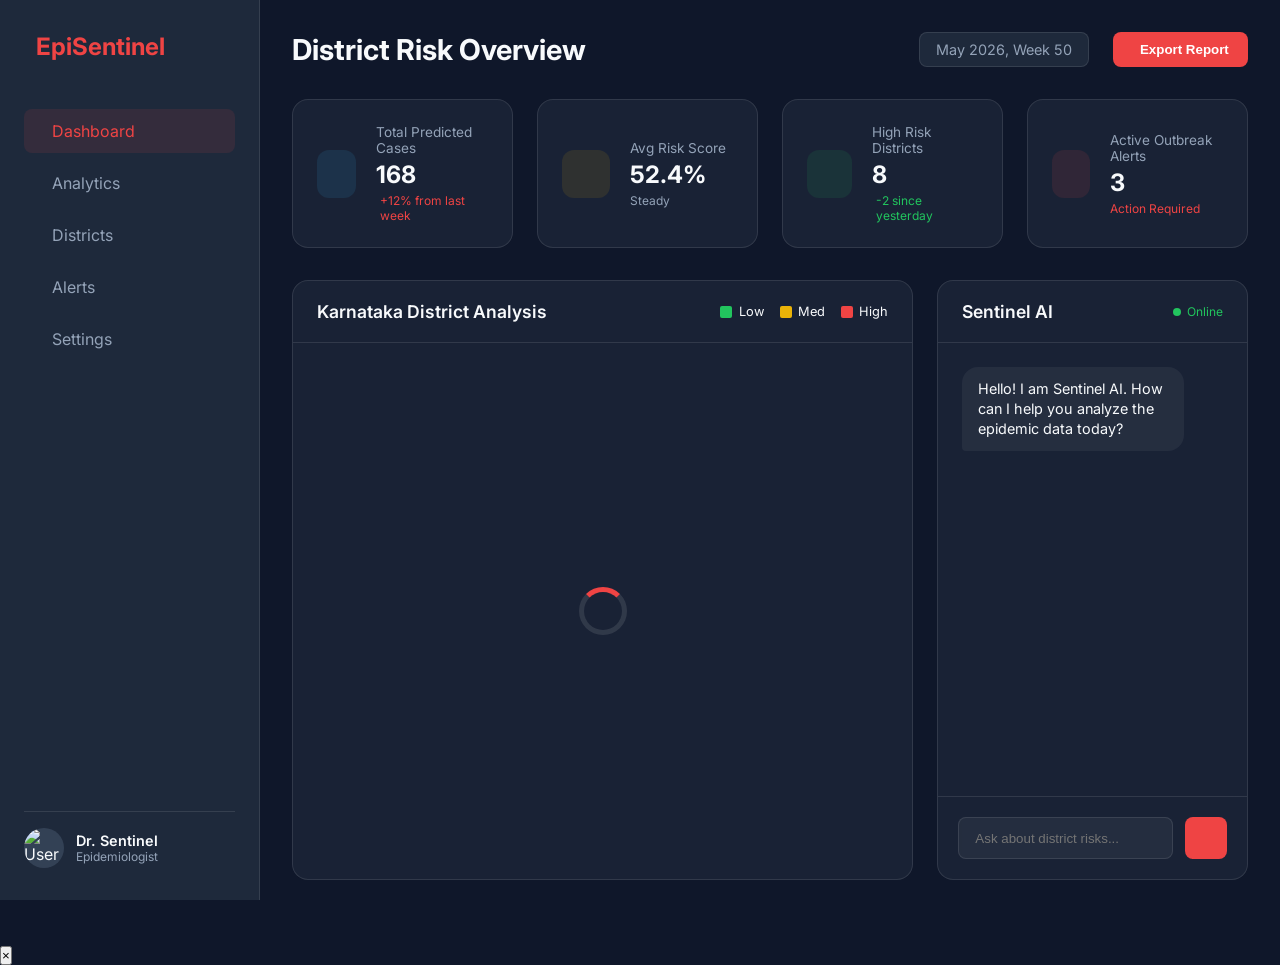
==== dashboard/index.html @ 23b9c30f "basic ui1" ====
<!DOCTYPE html>
<html lang="en">
<head>
    <meta charset="UTF-8">
    <meta name="viewport" content="width=device-width, initial-scale=1.0">
    <title>EpiSentinel | Dashboard</title>
    <link rel="stylesheet" href="style.css">
    <link href="https://fonts.googleapis.com/css2?family=Inter:wght@300;400;500;600;700&display=swap" rel="stylesheet">
    <script src="https://d3js.org/d3.v7.min.js"></script>
    <script src="https://unpkg.com/lucide@latest"></script>
</head>
<body class="dark-theme">
    <div class="app-container">
        <!-- Sidebar -->
        <aside class="sidebar">
            <div class="logo">
                <i data-lucide="shield-check"></i>
                <span>EpiSentinel</span>
            </div>
            <nav>
                <a href="#" class="nav-item active"><i data-lucide="layout-dashboard"></i> Dashboard</a>
                <a href="#" class="nav-item"><i data-lucide="bar-chart-3"></i> Analytics</a>
                <a href="#" class="nav-item"><i data-lucide="map"></i> Districts</a>
                <a href="#" class="nav-item"><i data-lucide="bell"></i> Alerts</a>
                <a href="#" class="nav-item"><i data-lucide="settings"></i> Settings</a>
            </nav>
            <div class="sidebar-footer">
                <div class="user-profile">
                    <img src="https://api.dicebear.com/7.x/avataaars/svg?seed=Sentinel" alt="User">
                    <div class="user-info">
                        <p class="name">Dr. Sentinel</p>
                        <p class="role">Epidemiologist</p>
                    </div>
                </div>
            </div>
        </aside>

        <!-- Main Content -->
        <main class="main-content">
            <header class="top-header">
                <h1>District Risk Overview</h1>
                <div class="header-actions">
                    <span class="date-picker">May 2026, Week 50</span>
                    <button class="btn btn-primary"><i data-lucide="download"></i> Export Report</button>
                </div>
            </header>

            <!-- Stats Row -->
            <section class="stats-grid">
                <div class="stat-card">
                    <div class="stat-icon case-icon"><i data-lucide="activity"></i></div>
                    <div class="stat-info">
                        <p class="label">Total Predicted Cases</p>
                        <h2 id="total-cases">168</h2>
                        <p class="trend up"><i data-lucide="trending-up"></i> +12% from last week</p>
                    </div>
                </div>
                <div class="stat-card">
                    <div class="stat-icon risk-icon"><i data-lucide="alert-triangle"></i></div>
                    <div class="stat-info">
                        <p class="label">Avg Risk Score</p>
                        <h2 id="avg-risk">52.4%</h2>
                        <p class="trend neutral">Steady</p>
                    </div>
                </div>
                <div class="stat-card">
                    <div class="stat-icon district-icon"><i data-lucide="map-pin"></i></div>
                    <div class="stat-info">
                        <p class="label">High Risk Districts</p>
                        <h2 id="high-risk-count">8</h2>
                        <p class="trend down"><i data-lucide="trending-down"></i> -2 since yesterday</p>
                    </div>
                </div>
                <div class="stat-card">
                    <div class="stat-icon alert-icon"><i data-lucide="flame"></i></div>
                    <div class="stat-info">
                        <p class="label">Active Outbreak Alerts</p>
                        <h2 id="active-alerts">3</h2>
                        <p class="trend up">Action Required</p>
                    </div>
                </div>
            </section>

            <!-- Map and Chatbot Section -->
            <section class="main-grid">
                <!-- Map Container -->
                <div class="card map-container">
                    <div class="card-header">
                        <h3>Karnataka District Analysis</h3>
                        <div class="map-controls">
                            <span class="legend-item"><span class="color low"></span> Low</span>
                            <span class="legend-item"><span class="color medium"></span> Med</span>
                            <span class="legend-item"><span class="color high"></span> High</span>
                        </div>
                    </div>
                    <div id="karnataka-map">
                        <!-- SVG Map will be rendered here -->
                        <div id="map-loader" class="loader"></div>
                        <div id="map-error" class="error-message hidden">
                            <i data-lucide="alert-circle"></i>
                            <p>Failed to load the map. This is usually due to CORS restrictions when opening the file directly. Please run a local server as described in the walkthrough.</p>
                        </div>
                    </div>
                    <div id="tooltip" class="tooltip hidden"></div>
                </div>

                <!-- Chatbot Container -->
                <div class="card chatbot-container">
                    <div class="card-header">
                        <h3><i data-lucide="message-square"></i> Sentinel AI</h3>
                        <div class="chat-status">Online</div>
                    </div>
                    <div class="chat-messages" id="chat-messages">
                        <div class="message system">
                            <p>Hello! I am Sentinel AI. How can I help you analyze the epidemic data today?</p>
                        </div>
                    </div>
                    <div class="chat-input-area">
                        <input type="text" placeholder="Ask about district risks..." id="chat-input">
                        <button id="send-btn"><i data-lucide="send"></i></button>
                    </div>
                </div>
            </section>

        </main>
    </div>

    <!-- Modal for District Details -->
    <div id="district-modal" class="modal hidden">
        <div class="modal-content">
            <button class="close-modal" id="close-modal">&times;</button>
            <div id="district-info">
                <!-- Data populated via JS -->
            </div>
        </div>
    </div>

    <script src="data.js"></script>
    <script src="app.js"></script>
    <script>
        lucide.createIcons();
    </script>
</body>
</html>
---- dashboard/style.css ----
:root {
    --bg-dark: #0f172a;
    --sidebar-bg: #1e293b;
    --card-bg: rgba(30, 41, 59, 0.7);
    --glass-border: rgba(255, 255, 255, 0.1);
    --primary-red: #ef4444;
    --secondary-red: #991b1b;
    --text-main: #f8fafc;
    --text-muted: #94a3b8;
    --accent-blue: #38bdf8;
    --accent-green: #22c55e;
    --accent-yellow: #eab308;
    --transition: all 0.3s ease;
}

* {
    margin: 0;
    padding: 0;
    box-sizing: border-box;
}

body {
    font-family: 'Inter', sans-serif;
    background-color: var(--bg-dark);
    color: var(--text-main);
    overflow-x: hidden;
}

.app-container {
    display: flex;
    min-height: 100vh;
}

/* Sidebar */
.sidebar {
    width: 260px;
    background-color: var(--sidebar-bg);
    border-right: 1px solid var(--glass-border);
    display: flex;
    flex-direction: column;
    padding: 2rem 1.5rem;
    position: sticky;
    top: 0;
    height: 100vh;
}

.logo {
    display: flex;
    align-items: center;
    gap: 0.75rem;
    font-size: 1.5rem;
    font-weight: 700;
    color: var(--primary-red);
    margin-bottom: 3rem;
}

nav {
    display: flex;
    flex-direction: column;
    gap: 0.5rem;
    flex-grow: 1;
}

.nav-item {
    display: flex;
    align-items: center;
    gap: 0.75rem;
    padding: 0.75rem 1rem;
    text-decoration: none;
    color: var(--text-muted);
    border-radius: 0.5rem;
    transition: var(--transition);
}

.nav-item:hover, .nav-item.active {
    background-color: rgba(255, 255, 255, 0.05);
    color: var(--text-main);
}

.nav-item.active {
    color: var(--primary-red);
    background-color: rgba(239, 68, 68, 0.1);
}

.sidebar-footer {
    margin-top: auto;
    padding-top: 1rem;
    border-top: 1px solid var(--glass-border);
}

.user-profile {
    display: flex;
    align-items: center;
    gap: 0.75rem;
}

.user-profile img {
    width: 40px;
    height: 40px;
    border-radius: 50%;
    background: #334155;
}

.user-info .name {
    font-size: 0.9rem;
    font-weight: 600;
}

.user-info .role {
    font-size: 0.75rem;
    color: var(--text-muted);
}

/* Main Content */
.main-content {
    flex-grow: 1;
    padding: 2rem;
    max-width: calc(100vw - 260px);
}

.top-header {
    display: flex;
    justify-content: space-between;
    align-items: center;
    margin-bottom: 2rem;
}

.top-header h1 {
    font-size: 1.8rem;
    font-weight: 700;
}

.header-actions {
    display: flex;
    align-items: center;
    gap: 1.5rem;
}

.date-picker {
    color: var(--text-muted);
    font-size: 0.9rem;
    background: var(--sidebar-bg);
    padding: 0.5rem 1rem;
    border-radius: 0.5rem;
    border: 1px solid var(--glass-border);
}

.btn {
    display: flex;
    align-items: center;
    gap: 0.5rem;
    padding: 0.6rem 1.2rem;
    border-radius: 0.5rem;
    border: none;
    cursor: pointer;
    font-weight: 600;
    transition: var(--transition);
}

.btn-primary {
    background-color: var(--primary-red);
    color: white;
}

.btn-primary:hover {
    background-color: var(--secondary-red);
    transform: translateY(-2px);
}

/* Stats Grid */
.stats-grid {
    display: grid;
    grid-template-columns: repeat(auto-fit, minmax(200px, 1fr));
    gap: 1.5rem;
    margin-bottom: 2rem;
}

.stat-card {
    background: var(--card-bg);
    backdrop-filter: blur(12px);
    border: 1px solid var(--glass-border);
    padding: 1.5rem;
    border-radius: 1rem;
    display: flex;
    align-items: center;
    gap: 1.25rem;
    transition: var(--transition);
}

.stat-card:hover {
    transform: translateY(-5px);
    border-color: rgba(255, 255, 255, 0.2);
}

.stat-icon {
    width: 48px;
    height: 48px;
    border-radius: 12px;
    display: flex;
    align-items: center;
    justify-content: center;
}

.case-icon { background: rgba(56, 189, 248, 0.1); color: var(--accent-blue); }
.risk-icon { background: rgba(234, 179, 8, 0.1); color: var(--accent-yellow); }
.district-icon { background: rgba(34, 197, 94, 0.1); color: var(--accent-green); }
.alert-icon { background: rgba(239, 68, 68, 0.1); color: var(--primary-red); }

.stat-info .label {
    font-size: 0.85rem;
    color: var(--text-muted);
    margin-bottom: 0.25rem;
}

.stat-info h2 {
    font-size: 1.5rem;
    font-weight: 700;
}

.trend {
    font-size: 0.75rem;
    display: flex;
    align-items: center;
    gap: 0.25rem;
    margin-top: 0.25rem;
}

.trend.up { color: var(--primary-red); }
.trend.down { color: var(--accent-green); }
.trend.neutral { color: var(--text-muted); }

/* Main Grid */
.main-grid {
    display: grid;
    grid-template-columns: 2fr 1fr;
    gap: 1.5rem;
    margin-bottom: 2rem;
}

.card {
    background: var(--card-bg);
    backdrop-filter: blur(12px);
    border: 1px solid var(--glass-border);
    border-radius: 1rem;
    display: flex;
    flex-direction: column;
}

.card-header {
    padding: 1.25rem 1.5rem;
    border-bottom: 1px solid var(--glass-border);
    display: flex;
    justify-content: space-between;
    align-items: center;
}

.card-header h3 {
    font-size: 1.1rem;
    font-weight: 600;
}

/* Map Section */
.map-container {
    height: 600px;
    position: relative;
}

#karnataka-map {
    flex-grow: 1;
    width: 100%;
    height: 100%;
    padding: 1rem;
    display: flex;
    justify-content: center;
    align-items: center;
}

.map-controls {
    display: flex;
    gap: 1rem;
    font-size: 0.8rem;
}

.legend-item {
    display: flex;
    align-items: center;
    gap: 0.4rem;
}

.color {
    width: 12px;
    height: 12px;
    border-radius: 2px;
}

.color.low { background-color: #22c55e; }
.color.medium { background-color: #eab308; }
.color.high { background-color: #ef4444; }

/* D3 Map Styles */
.district {
    stroke: var(--bg-dark);
    stroke-width: 0.5px;
    transition: var(--transition);
    cursor: pointer;
}

.district:hover {
    stroke: white;
    stroke-width: 1.5px;
    filter: brightness(1.2);
}

.tooltip {
    position: absolute;
    background: rgba(15, 23, 42, 0.9);
    backdrop-filter: blur(8px);
    border: 1px solid var(--glass-border);
    padding: 0.75rem 1rem;
    border-radius: 0.5rem;
    pointer-events: none;
    z-index: 100;
    box-shadow: 0 10px 15px -3px rgba(0, 0, 0, 0.5);
}

.tooltip.hidden { display: none; }

/* Chatbot Section */
.chatbot-container {
    height: 600px;
}

.chat-status {
    font-size: 0.75rem;
    color: var(--accent-green);
    display: flex;
    align-items: center;
    gap: 0.4rem;
}

.chat-status::before {
    content: '';
    width: 8px;
    height: 8px;
    background: var(--accent-green);
    border-radius: 50%;
}

.chat-messages {
    flex-grow: 1;
    overflow-y: auto;
    padding: 1.5rem;
    display: flex;
    flex-direction: column;
    gap: 1rem;
}

.message {
    max-width: 85%;
    padding: 0.75rem 1rem;
    border-radius: 1rem;
    font-size: 0.9rem;
    line-height: 1.4;
}

.message.system {
    align-self: flex-start;
    background: rgba(255, 255, 255, 0.05);
    border-bottom-left-radius: 0.25rem;
}

.message.user {
    align-self: flex-end;
    background: var(--primary-red);
    color: white;
    border-bottom-right-radius: 0.25rem;
}

.chat-input-area {
    padding: 1.25rem;
    border-top: 1px solid var(--glass-border);
    display: flex;
    gap: 0.75rem;
}

#chat-input {
    flex-grow: 1;
    background: rgba(255, 255, 255, 0.05);
    border: 1px solid var(--glass-border);
    border-radius: 0.5rem;
    padding: 0.75rem 1rem;
    color: var(--text-main);
    outline: none;
    transition: var(--transition);
}

#chat-input:focus {
    border-color: var(--primary-red);
}

#send-btn {
    background: var(--primary-red);
    color: white;
    border: none;
    width: 42px;
    height: 42px;
    border-radius: 0.5rem;
    cursor: pointer;
    display: flex;
    align-items: center;
    justify-content: center;
    transition: var(--transition);
}

#send-btn:hover {
    background: var(--secondary-red);
}

/* District Info Section */
.district-details-section {
    margin-top: 1rem;
}

.district-info-card {
    padding: 2rem;
    min-height: 200px;
}

.empty-state {
    display: flex;
    flex-direction: column;
    align-items: center;
    justify-content: center;
    height: 100%;
    color: var(--text-muted);
    gap: 1rem;
}

.district-header {
    display: flex;
    justify-content: space-between;
    align-items: flex-start;
    margin-bottom: 2rem;
}

.district-header h2 {
    font-size: 2rem;
    color: var(--primary-red);
}

.district-stats {
    display: grid;
    grid-template-columns: repeat(auto-fit, minmax(150px, 1fr));
    gap: 2rem;
}

.stat-item .label {
    font-size: 0.85rem;
    color: var(--text-muted);
    margin-bottom: 0.5rem;
}

.stat-item .value {
    font-size: 1.5rem;
    font-weight: 700;
}

/* Loader */
.loader {
    width: 48px;
    height: 48px;
    border: 5px solid rgba(255, 255, 255, 0.1);
    border-top: 5px solid var(--primary-red);
    border-radius: 50%;
    animation: spin 1s linear infinite;
}

@keyframes spin {
    0% { transform: rotate(0deg); }
    100% { transform: rotate(360deg); }
}

/* Error Message */
.error-message {
    display: flex;
    flex-direction: column;
    align-items: center;
    justify-content: center;
    text-align: center;
    padding: 2rem;
    color: var(--primary-red);
    gap: 1rem;
}

.error-message.hidden { display: none; }

.error-message i {
    width: 48px;
    height: 48px;
}
/* Responsive */
@media (max-width: 1200px) {
    .main-grid {
        grid-template-columns: 1fr;
    }
    .chatbot-container {
        height: 400px;
    }
}
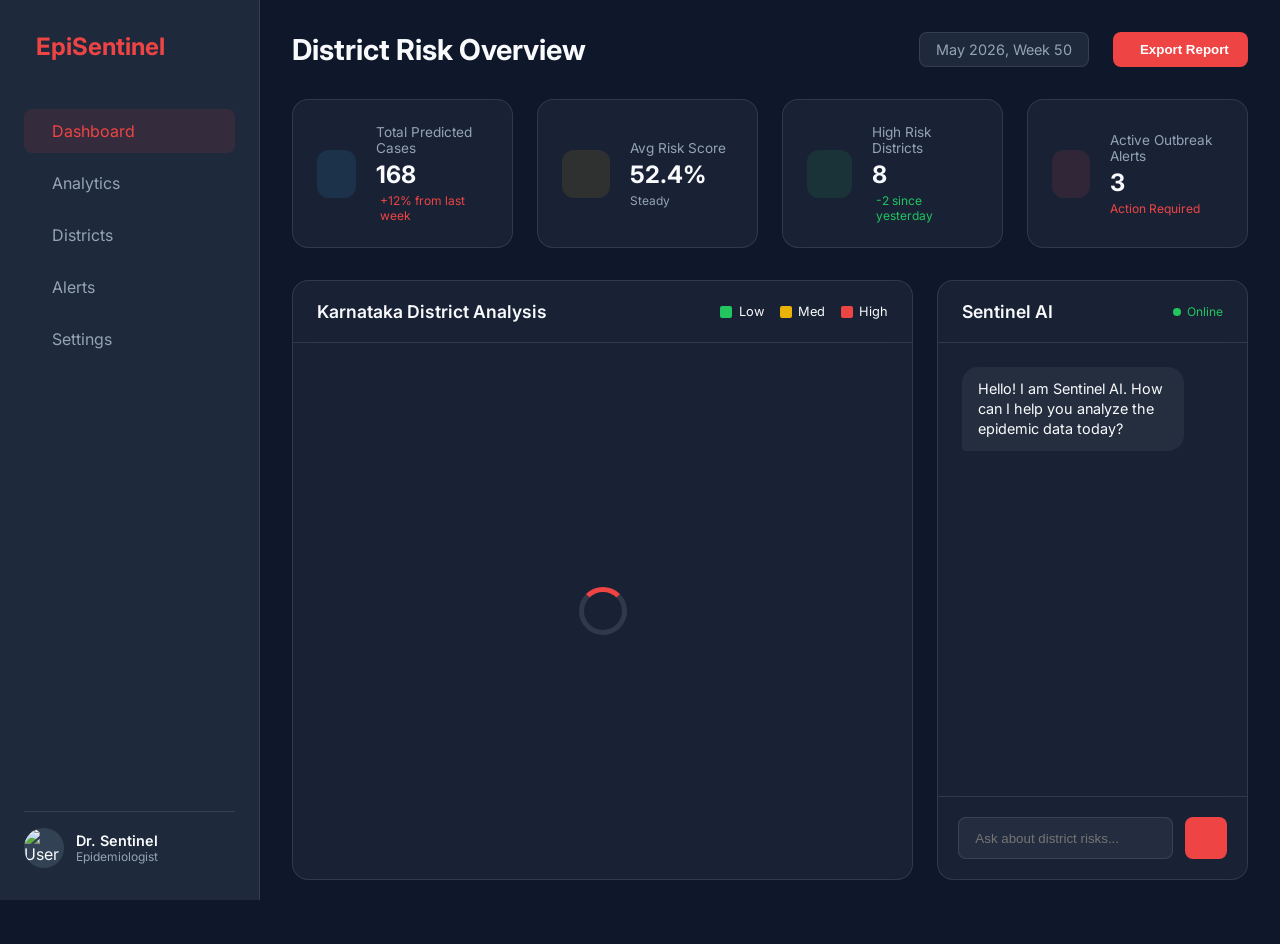
==== commit 4c112a19: "added modal for ui" ====
--- a/dashboard/index.html
+++ b/dashboard/index.html
@@ -101,7 +101,6 @@
                             <p>Failed to load the map. This is usually due to CORS restrictions when opening the file directly. Please run a local server as described in the walkthrough.</p>
                         </div>
                     </div>
-                    <div id="tooltip" class="tooltip hidden"></div>
                 </div>
 
                 <!-- Chatbot Container -->
@@ -135,6 +134,8 @@
         </div>
     </div>
 
+    <div id="tooltip" class="tooltip hidden"></div>
+
     <script src="data.js"></script>
     <script src="app.js"></script>
     <script>
--- a/dashboard/style.css
+++ b/dashboard/style.css
@@ -313,17 +313,73 @@
 
 .tooltip {
     position: absolute;
-    background: rgba(15, 23, 42, 0.9);
+    background: rgba(15, 23, 42, 0.95);
     backdrop-filter: blur(8px);
     border: 1px solid var(--glass-border);
     padding: 0.75rem 1rem;
     border-radius: 0.5rem;
     pointer-events: none;
-    z-index: 100;
-    box-shadow: 0 10px 15px -3px rgba(0, 0, 0, 0.5);
+    z-index: 9999;
+    box-shadow: 0 10px 15px -3px rgba(0, 0, 0, 0.7);
+    min-width: 180px;
 }
 
 .tooltip.hidden { display: none; }
+
+/* Modal Styles */
+.modal {
+    position: fixed;
+    top: 0;
+    left: 0;
+    width: 100%;
+    height: 100%;
+    background: rgba(0, 0, 0, 0.8);
+    backdrop-filter: blur(8px);
+    display: flex;
+    justify-content: center;
+    align-items: center;
+    z-index: 10000;
+    transition: var(--transition);
+}
+
+.modal.hidden {
+    opacity: 0;
+    pointer-events: none;
+}
+
+.modal-content {
+    background: var(--sidebar-bg);
+    padding: 2.5rem;
+    border-radius: 1.5rem;
+    border: 1px solid var(--glass-border);
+    width: 90%;
+    max-width: 800px;
+    position: relative;
+    box-shadow: 0 25px 50px -12px rgba(0, 0, 0, 0.5);
+    animation: modalSlideUp 0.3s ease-out;
+}
+
+@keyframes modalSlideUp {
+    from { transform: translateY(50px); opacity: 0; }
+    to { transform: translateY(0); opacity: 1; }
+}
+
+.close-modal {
+    position: absolute;
+    top: 1.5rem;
+    right: 1.5rem;
+    background: none;
+    border: none;
+    color: var(--text-muted);
+    font-size: 2rem;
+    cursor: pointer;
+    transition: var(--transition);
+    line-height: 1;
+}
+
+.close-modal:hover {
+    color: var(--primary-red);
+}
 
 /* Chatbot Section */
 .chatbot-container {
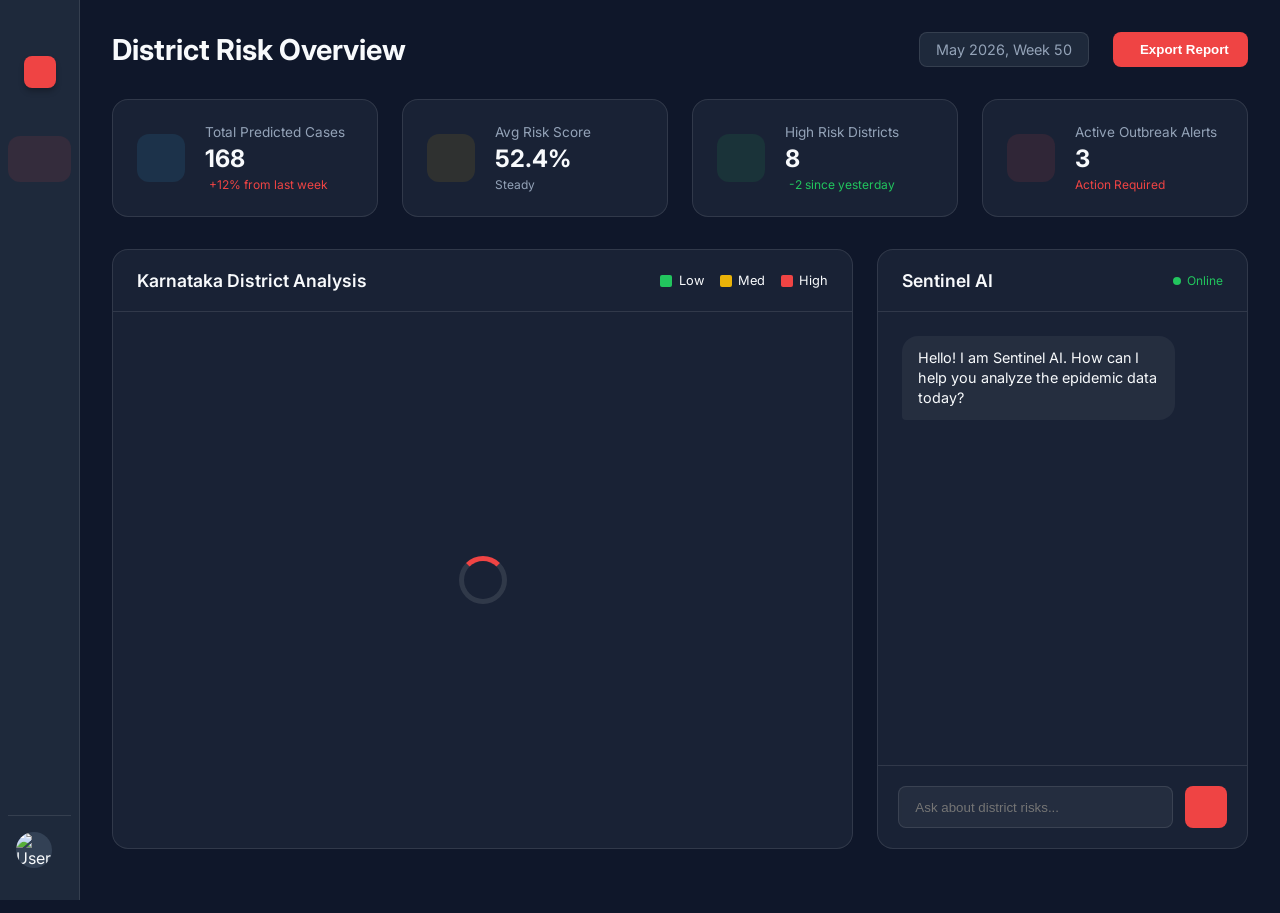
==== commit acb941cd: "collapsed sidebar" ====
--- a/dashboard/index.html
+++ b/dashboard/index.html
@@ -12,17 +12,33 @@
 <body class="dark-theme">
     <div class="app-container">
         <!-- Sidebar -->
-        <aside class="sidebar">
-            <div class="logo">
-                <i data-lucide="shield-check"></i>
-                <span>EpiSentinel</span>
+        <aside class="sidebar collapsed" id="sidebar">
+            <div class="sidebar-header">
+                <div class="logo">
+                    <i data-lucide="shield-check"></i>
+                    <span class="logo-text">EpiSentinel</span>
+                </div>
+                <button id="sidebar-toggle" class="sidebar-toggle">
+                    <i data-lucide="chevron-right"></i>
+                </button>
             </div>
             <nav>
-                <a href="#" class="nav-item active"><i data-lucide="layout-dashboard"></i> Dashboard</a>
-                <a href="#" class="nav-item"><i data-lucide="bar-chart-3"></i> Analytics</a>
-                <a href="#" class="nav-item"><i data-lucide="map"></i> Districts</a>
-                <a href="#" class="nav-item"><i data-lucide="bell"></i> Alerts</a>
-                <a href="#" class="nav-item"><i data-lucide="settings"></i> Settings</a>
+                <a href="#" class="nav-item active" title="Dashboard">
+                    <i data-lucide="layout-dashboard"></i> 
+                    <span class="nav-text">Dashboard</span>
+                </a>
+                <a href="#" class="nav-item" title="Analytics">
+                    <i data-lucide="bar-chart-3"></i> 
+                    <span class="nav-text">Analytics</span>
+                </a>
+                <a href="#" class="nav-item" title="Districts">
+                    <i data-lucide="map"></i> 
+                    <span class="nav-text">Districts</span>
+                </a>
+                <a href="#" class="nav-item" title="Alerts">
+                    <i data-lucide="bell"></i> 
+                    <span class="nav-text">Alerts</span>
+                </a>
             </nav>
             <div class="sidebar-footer">
                 <div class="user-profile">
--- a/dashboard/style.css
+++ b/dashboard/style.css
@@ -7,10 +7,12 @@
     --secondary-red: #991b1b;
     --text-main: #f8fafc;
     --text-muted: #94a3b8;
-    --accent-blue: #38bdf8;
+    --accent-blue: #3b82f6;
     --accent-green: #22c55e;
     --accent-yellow: #eab308;
-    --transition: all 0.3s ease;
+    --sidebar-width: 260px;
+    --sidebar-collapsed-width: 80px;
+    --transition: all 0.3s cubic-bezier(0.4, 0, 0.2, 1);
 }
 
 * {
@@ -33,7 +35,7 @@
 
 /* Sidebar */
 .sidebar {
-    width: 260px;
+    width: var(--sidebar-width);
     background-color: var(--sidebar-bg);
     border-right: 1px solid var(--glass-border);
     display: flex;
@@ -42,6 +44,22 @@
     position: sticky;
     top: 0;
     height: 100vh;
+    transition: var(--transition);
+    z-index: 1000;
+}
+
+.sidebar.collapsed {
+    width: var(--sidebar-collapsed-width);
+    padding: 2rem 0.5rem;
+}
+
+.sidebar-header {
+    display: flex;
+    flex-direction: column;
+    align-items: center;
+    gap: 1.5rem;
+    margin-bottom: 3rem;
+    position: relative;
 }
 
 .logo {
@@ -51,7 +69,48 @@
     font-size: 1.5rem;
     font-weight: 700;
     color: var(--primary-red);
-    margin-bottom: 3rem;
+}
+
+.sidebar.collapsed .logo {
+    justify-content: center;
+    width: 100%;
+}
+
+.logo-text {
+    transition: var(--transition);
+    opacity: 1;
+}
+
+.sidebar.collapsed .logo-text {
+    display: none;
+}
+
+.sidebar-toggle {
+    background: var(--primary-red);
+    border: none;
+    color: white;
+    width: 32px;
+    height: 32px;
+    border-radius: 0.5rem;
+    display: flex;
+    align-items: center;
+    justify-content: center;
+    cursor: pointer;
+    transition: var(--transition);
+    box-shadow: 0 4px 6px -1px rgba(0, 0, 0, 0.3);
+}
+
+.sidebar.collapsed .sidebar-toggle {
+    transform: rotate(0deg);
+}
+
+.sidebar:not(.collapsed) .sidebar-toggle {
+    transform: rotate(180deg);
+}
+
+.sidebar-toggle:hover {
+    background: #ff5555;
+    transform: scale(1.05);
 }
 
 nav {
@@ -64,12 +123,33 @@
 .nav-item {
     display: flex;
     align-items: center;
-    gap: 0.75rem;
-    padding: 0.75rem 1rem;
+    gap: 1rem;
+    padding: 0.8rem 1rem;
     text-decoration: none;
     color: var(--text-muted);
-    border-radius: 0.5rem;
-    transition: var(--transition);
+    border-radius: 0.75rem;
+    transition: var(--transition);
+    white-space: nowrap;
+}
+
+.sidebar.collapsed .nav-item {
+    justify-content: center;
+    padding: 0.8rem 0;
+}
+
+.nav-item i {
+    width: 20px;
+    height: 20px;
+    flex-shrink: 0;
+}
+
+.nav-text {
+    transition: var(--transition);
+    opacity: 1;
+}
+
+.sidebar.collapsed .nav-text {
+    display: none;
 }
 
 .nav-item:hover, .nav-item.active {
@@ -92,30 +172,46 @@
     display: flex;
     align-items: center;
     gap: 0.75rem;
+    padding: 0 0.5rem;
+}
+
+.user-info {
+    transition: var(--transition);
+    opacity: 1;
+    overflow: hidden;
+}
+
+.sidebar.collapsed .user-info {
+    opacity: 0;
+    pointer-events: none;
+    width: 0;
 }
 
 .user-profile img {
-    width: 40px;
-    height: 40px;
+    width: 36px;
+    height: 36px;
     border-radius: 50%;
     background: #334155;
+    flex-shrink: 0;
 }
 
 .user-info .name {
-    font-size: 0.9rem;
+    font-size: 0.85rem;
     font-weight: 600;
+    white-space: nowrap;
 }
 
 .user-info .role {
-    font-size: 0.75rem;
+    font-size: 0.7rem;
     color: var(--text-muted);
+    white-space: nowrap;
 }
 
 /* Main Content */
 .main-content {
     flex-grow: 1;
     padding: 2rem;
-    max-width: calc(100vw - 260px);
+    transition: var(--transition);
 }
 
 .top-header {
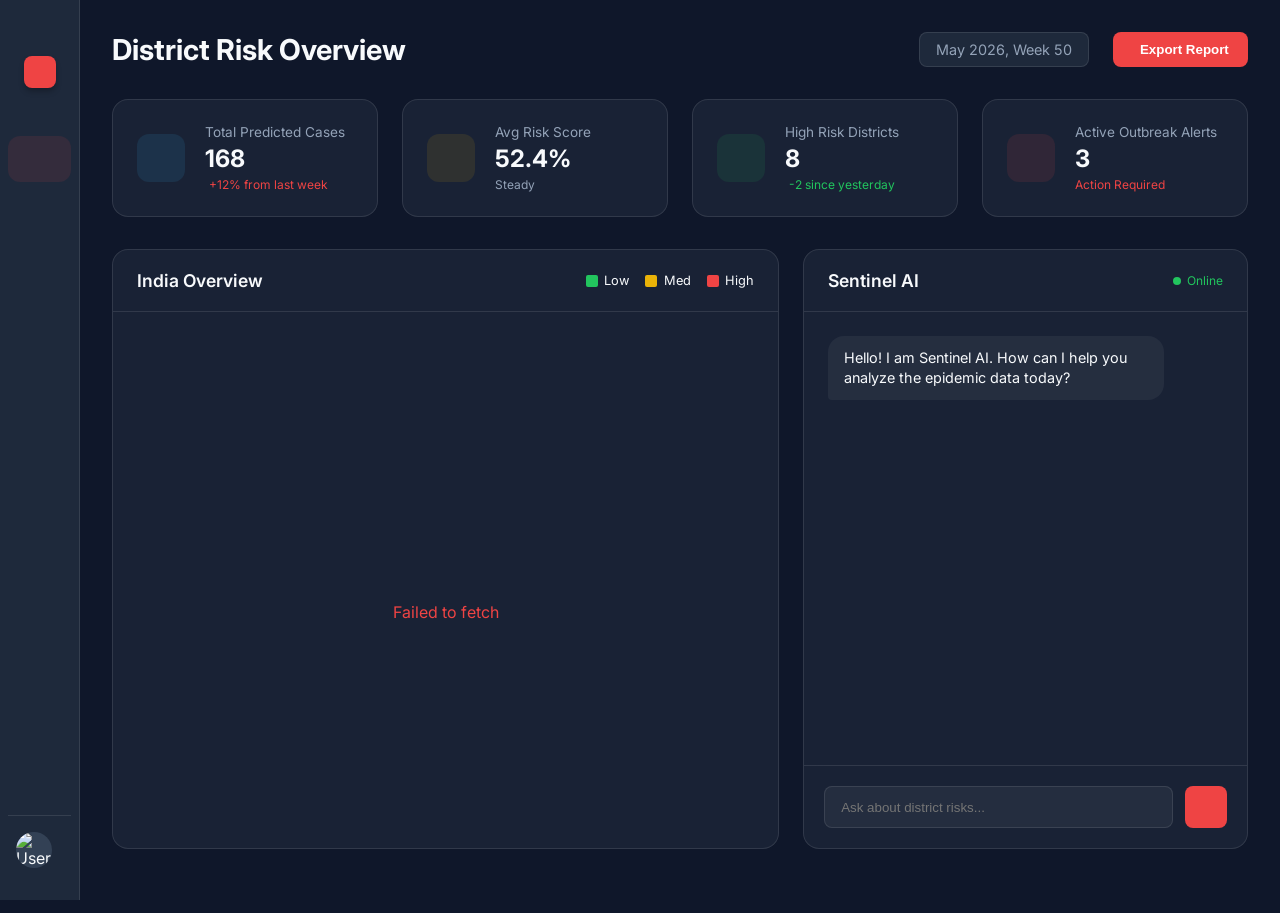
==== commit 0ca6d9fd: "integrate with entire india map" ====
--- a/dashboard/index.html
+++ b/dashboard/index.html
@@ -1,5 +1,6 @@
 <!DOCTYPE html>
 <html lang="en">
+
 <head>
     <meta charset="UTF-8">
     <meta name="viewport" content="width=device-width, initial-scale=1.0">
@@ -9,6 +10,7 @@
     <script src="https://d3js.org/d3.v7.min.js"></script>
     <script src="https://unpkg.com/lucide@latest"></script>
 </head>
+
 <body class="dark-theme">
     <div class="app-container">
         <!-- Sidebar -->
@@ -22,21 +24,21 @@
                     <i data-lucide="chevron-right"></i>
                 </button>
             </div>
-            <nav>
+            <nav> <!--for sidebar   -->
                 <a href="#" class="nav-item active" title="Dashboard">
-                    <i data-lucide="layout-dashboard"></i> 
+                    <i data-lucide="layout-dashboard"></i>
                     <span class="nav-text">Dashboard</span>
                 </a>
                 <a href="#" class="nav-item" title="Analytics">
-                    <i data-lucide="bar-chart-3"></i> 
+                    <i data-lucide="bar-chart-3"></i>
                     <span class="nav-text">Analytics</span>
                 </a>
                 <a href="#" class="nav-item" title="Districts">
-                    <i data-lucide="map"></i> 
+                    <i data-lucide="map"></i>
                     <span class="nav-text">Districts</span>
                 </a>
                 <a href="#" class="nav-item" title="Alerts">
-                    <i data-lucide="bell"></i> 
+                    <i data-lucide="bell"></i>
                     <span class="nav-text">Alerts</span>
                 </a>
             </nav>
@@ -102,19 +104,25 @@
                 <!-- Map Container -->
                 <div class="card map-container">
                     <div class="card-header">
-                        <h3>Karnataka District Analysis</h3>
+                        <div class="title-with-back">
+                            <button id="back-to-india" class="btn-back hidden" title="Back to India">
+                                <i data-lucide="arrow-left"></i>
+                            </button>
+                            <h3 id="map-title">India Overview</h3>
+                        </div>
                         <div class="map-controls">
                             <span class="legend-item"><span class="color low"></span> Low</span>
                             <span class="legend-item"><span class="color medium"></span> Med</span>
                             <span class="legend-item"><span class="color high"></span> High</span>
                         </div>
                     </div>
-                    <div id="karnataka-map">
-                        <!-- SVG Map will be rendered here -->
+                    <div id="map-canvas">
+                        <!-- SVG(scalable vector graphs) Map will be rendered here -->
                         <div id="map-loader" class="loader"></div>
                         <div id="map-error" class="error-message hidden">
                             <i data-lucide="alert-circle"></i>
-                            <p>Failed to load the map. This is usually due to CORS restrictions when opening the file directly. Please run a local server as described in the walkthrough.</p>
+                            <p>Failed to load the map. This is usually due to CORS restrictions when opening the file
+                                directly. Please run a local server as described in the walkthrough.</p>
                         </div>
                     </div>
                 </div>
@@ -158,4 +166,5 @@
         lucide.createIcons();
     </script>
 </body>
-</html>
+
+</html>
--- a/dashboard/style.css
+++ b/dashboard/style.css
@@ -31,6 +31,7 @@
 .app-container {
     display: flex;
     min-height: 100vh;
+    width: 100%;
 }
 
 /* Sidebar */
@@ -46,6 +47,7 @@
     height: 100vh;
     transition: var(--transition);
     z-index: 1000;
+    flex-shrink: 0;
 }
 
 .sidebar.collapsed {
@@ -152,7 +154,8 @@
     display: none;
 }
 
-.nav-item:hover, .nav-item.active {
+.nav-item:hover,
+.nav-item.active {
     background-color: rgba(255, 255, 255, 0.05);
     color: var(--text-main);
 }
@@ -212,6 +215,11 @@
     flex-grow: 1;
     padding: 2rem;
     transition: var(--transition);
+    display: flex;
+    flex-direction: column;
+    width: 100%;
+    min-width: 0;
+    /* Prevent flex overflow */
 }
 
 .top-header {
@@ -219,6 +227,8 @@
     justify-content: space-between;
     align-items: center;
     margin-bottom: 2rem;
+    flex-wrap: wrap;
+    gap: 1rem;
 }
 
 .top-header h1 {
@@ -266,7 +276,7 @@
 /* Stats Grid */
 .stats-grid {
     display: grid;
-    grid-template-columns: repeat(auto-fit, minmax(200px, 1fr));
+    grid-template-columns: repeat(auto-fit, minmax(240px, 1fr));
     gap: 1.5rem;
     margin-bottom: 2rem;
 }
@@ -297,10 +307,25 @@
     justify-content: center;
 }
 
-.case-icon { background: rgba(56, 189, 248, 0.1); color: var(--accent-blue); }
-.risk-icon { background: rgba(234, 179, 8, 0.1); color: var(--accent-yellow); }
-.district-icon { background: rgba(34, 197, 94, 0.1); color: var(--accent-green); }
-.alert-icon { background: rgba(239, 68, 68, 0.1); color: var(--primary-red); }
+.case-icon {
+    background: rgba(56, 189, 248, 0.1);
+    color: var(--accent-blue);
+}
+
+.risk-icon {
+    background: rgba(234, 179, 8, 0.1);
+    color: var(--accent-yellow);
+}
+
+.district-icon {
+    background: rgba(34, 197, 94, 0.1);
+    color: var(--accent-green);
+}
+
+.alert-icon {
+    background: rgba(239, 68, 68, 0.1);
+    color: var(--primary-red);
+}
 
 .stat-info .label {
     font-size: 0.85rem;
@@ -321,16 +346,26 @@
     margin-top: 0.25rem;
 }
 
-.trend.up { color: var(--primary-red); }
-.trend.down { color: var(--accent-green); }
-.trend.neutral { color: var(--text-muted); }
+.trend.up {
+    color: var(--primary-red);
+}
+
+.trend.down {
+    color: var(--accent-green);
+}
+
+.trend.neutral {
+    color: var(--text-muted);
+}
 
 /* Main Grid */
 .main-grid {
     display: grid;
-    grid-template-columns: 2fr 1fr;
+    grid-template-columns: 1.8fr 1fr;
     gap: 1.5rem;
     margin-bottom: 2rem;
+    flex-grow: 1;
+    min-height: 0;
 }
 
 .card {
@@ -357,24 +392,56 @@
 
 /* Map Section */
 .map-container {
-    height: 600px;
+    min-height: 500px;
+    height: 100%;
     position: relative;
 }
 
-#karnataka-map {
+#map-canvas {
     flex-grow: 1;
     width: 100%;
     height: 100%;
-    padding: 1rem;
-    display: flex;
-    justify-content: center;
-    align-items: center;
+    min-height: 500px;
+    display: flex;
+    justify-content: center;
+    align-items: center;
+    position: relative;
+    overflow: hidden;
 }
 
 .map-controls {
     display: flex;
     gap: 1rem;
     font-size: 0.8rem;
+}
+
+.title-with-back {
+    display: flex;
+    align-items: center;
+    gap: 0.75rem;
+}
+
+.btn-back {
+    background: rgba(255, 255, 255, 0.05);
+    border: 1px solid var(--glass-border);
+    color: var(--text-main);
+    width: 32px;
+    height: 32px;
+    border-radius: 0.5rem;
+    display: flex;
+    align-items: center;
+    justify-content: center;
+    cursor: pointer;
+    transition: var(--transition);
+}
+
+.btn-back:hover {
+    background: rgba(255, 255, 255, 0.1);
+    transform: translateX(-2px);
+}
+
+.btn-back.hidden {
+    display: none;
 }
 
 .legend-item {
@@ -389,9 +456,17 @@
     border-radius: 2px;
 }
 
-.color.low { background-color: #22c55e; }
-.color.medium { background-color: #eab308; }
-.color.high { background-color: #ef4444; }
+.color.low {
+    background-color: #22c55e;
+}
+
+.color.medium {
+    background-color: #eab308;
+}
+
+.color.high {
+    background-color: #ef4444;
+}
 
 /* D3 Map Styles */
 .district {
@@ -420,7 +495,9 @@
     min-width: 180px;
 }
 
-.tooltip.hidden { display: none; }
+.tooltip.hidden {
+    display: none;
+}
 
 /* Modal Styles */
 .modal {
@@ -456,8 +533,15 @@
 }
 
 @keyframes modalSlideUp {
-    from { transform: translateY(50px); opacity: 0; }
-    to { transform: translateY(0); opacity: 1; }
+    from {
+        transform: translateY(50px);
+        opacity: 0;
+    }
+
+    to {
+        transform: translateY(0);
+        opacity: 1;
+    }
 }
 
 .close-modal {
@@ -628,8 +712,13 @@
 }
 
 @keyframes spin {
-    0% { transform: rotate(0deg); }
-    100% { transform: rotate(360deg); }
+    0% {
+        transform: rotate(0deg);
+    }
+
+    100% {
+        transform: rotate(360deg);
+    }
 }
 
 /* Error Message */
@@ -644,18 +733,52 @@
     gap: 1rem;
 }
 
-.error-message.hidden { display: none; }
+.error-message.hidden {
+    display: none;
+}
 
 .error-message i {
     width: 48px;
     height: 48px;
 }
-/* Responsive */
-@media (max-width: 1200px) {
+
+/* Responsive Breakpoints */
+@media (max-width: 1400px) {
+    .main-grid {
+        grid-template-columns: 1.5fr 1fr;
+    }
+}
+
+@media (max-width: 1100px) {
     .main-grid {
         grid-template-columns: 1fr;
     }
+
     .chatbot-container {
-        height: 400px;
-    }
-}
+        height: 500px;
+    }
+}
+
+@media (max-width: 768px) {
+    .sidebar {
+        position: fixed;
+        left: -100%;
+        z-index: 2000;
+    }
+
+    .sidebar.mobile-open {
+        left: 0;
+    }
+
+    .main-content {
+        padding: 1rem;
+    }
+
+    .stats-grid {
+        grid-template-columns: repeat(auto-fit, minmax(200px, 1fr));
+    }
+
+    .top-header h1 {
+        font-size: 1.4rem;
+    }
+}
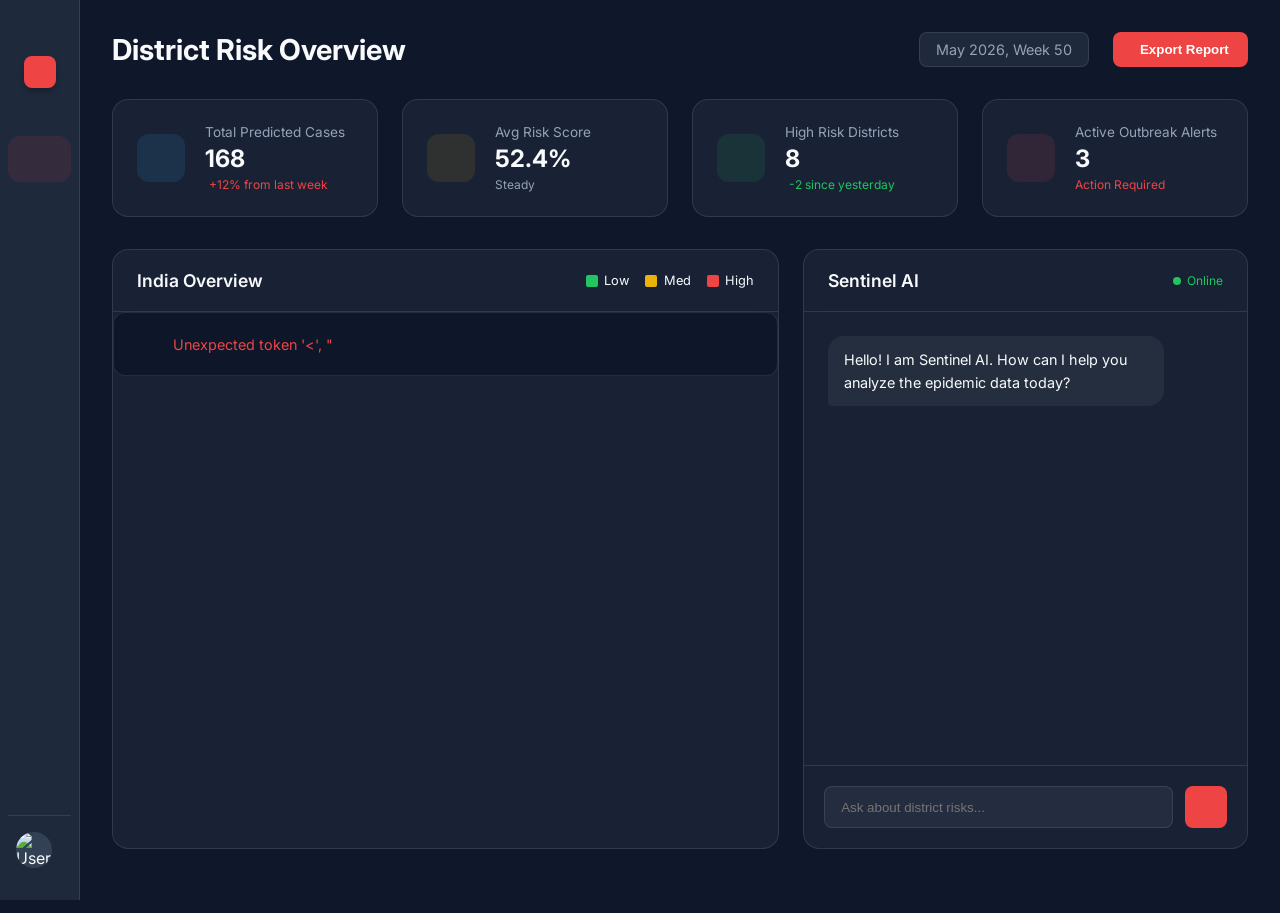
==== commit f26b91ec: "Finalize UI improvements, smart chatbot with Gemini fallback, and map features" ====
--- a/dashboard/index.html
+++ b/dashboard/index.html
@@ -25,9 +25,13 @@
                 </button>
             </div>
             <nav> <!--for sidebar   -->
-                <a href="#" class="nav-item active" title="Dashboard">
+                <a href="index.html" class="nav-item active" title="Dashboard">
                     <i data-lucide="layout-dashboard"></i>
                     <span class="nav-text">Dashboard</span>
+                </a>
+                <a href="input.html" class="nav-item" title="Data Input">
+                    <i data-lucide="upload-cloud"></i>
+                    <span class="nav-text">Data Input</span>
                 </a>
                 <a href="#" class="nav-item" title="Analytics">
                     <i data-lucide="bar-chart-3"></i>
--- a/dashboard/style.css
+++ b/dashboard/style.css
@@ -403,10 +403,26 @@
     height: 100%;
     min-height: 500px;
     display: flex;
-    justify-content: center;
-    align-items: center;
+    flex-direction: column;
+    justify-content: flex-start;
+    align-items: stretch;
     position: relative;
     overflow: hidden;
+    gap: 1rem;
+}
+
+#map-canvas svg {
+    flex: 1 1 auto;
+    width: 100% !important;
+    min-width: 0;
+    min-height: 0;
+}
+
+#map-canvas .error-message {
+    width: 100%;
+    max-width: 100%;
+    flex: 0 0 auto;
+    margin: 0;
 }
 
 .map-controls {
@@ -612,6 +628,32 @@
     border-bottom-right-radius: 0.25rem;
 }
 
+/* Rich HTML in system messages */
+.message.system p { line-height: 1.6; }
+.message.system b { color: #f1f5f9; }
+.message.system i { color: var(--text-muted); font-style: italic; }
+
+/* Typing indicator bubble */
+.typing-indicator {
+    display: flex;
+    align-items: center;
+    gap: 5px;
+    padding: 0.75rem 1rem;
+}
+.typing-indicator span {
+    width: 8px;
+    height: 8px;
+    background: var(--text-muted);
+    border-radius: 50%;
+    animation: typingBounce 1.2s infinite ease-in-out;
+}
+.typing-indicator span:nth-child(2) { animation-delay: 0.2s; }
+.typing-indicator span:nth-child(3) { animation-delay: 0.4s; }
+@keyframes typingBounce {
+    0%, 60%, 100% { transform: translateY(0); opacity: 0.4; }
+    30%           { transform: translateY(-6px); opacity: 1; }
+}
+
 .chat-input-area {
     padding: 1.25rem;
     border-top: 1px solid var(--glass-border);
@@ -721,26 +763,42 @@
     }
 }
 
-/* Error Message */
+/* Error / Status Message */
 .error-message {
     display: flex;
-    flex-direction: column;
-    align-items: center;
-    justify-content: center;
-    text-align: center;
-    padding: 2rem;
+    flex-direction: row;
+    align-items: center;
+    justify-content: flex-start;
+    text-align: left;
+    padding: 1.2rem;
+    background: rgba(15, 23, 42, 0.92);
+    border: 1px solid rgba(148, 163, 184, 0.16);
+    border-radius: 0.75rem;
     color: var(--primary-red);
     gap: 1rem;
 }
 
+.error-message.info {
+    color: var(--text-main);
+    border-color: rgba(148, 163, 184, 0.24);
+}
+
 .error-message.hidden {
     display: none;
 }
 
 .error-message i {
-    width: 48px;
-    height: 48px;
-}
+    width: 24px;
+    height: 24px;
+    flex-shrink: 0;
+}
+
+.error-message p {
+    margin: 0;
+    font-size: 0.9rem;
+}
+
+
 
 /* Responsive Breakpoints */
 @media (max-width: 1400px) {
